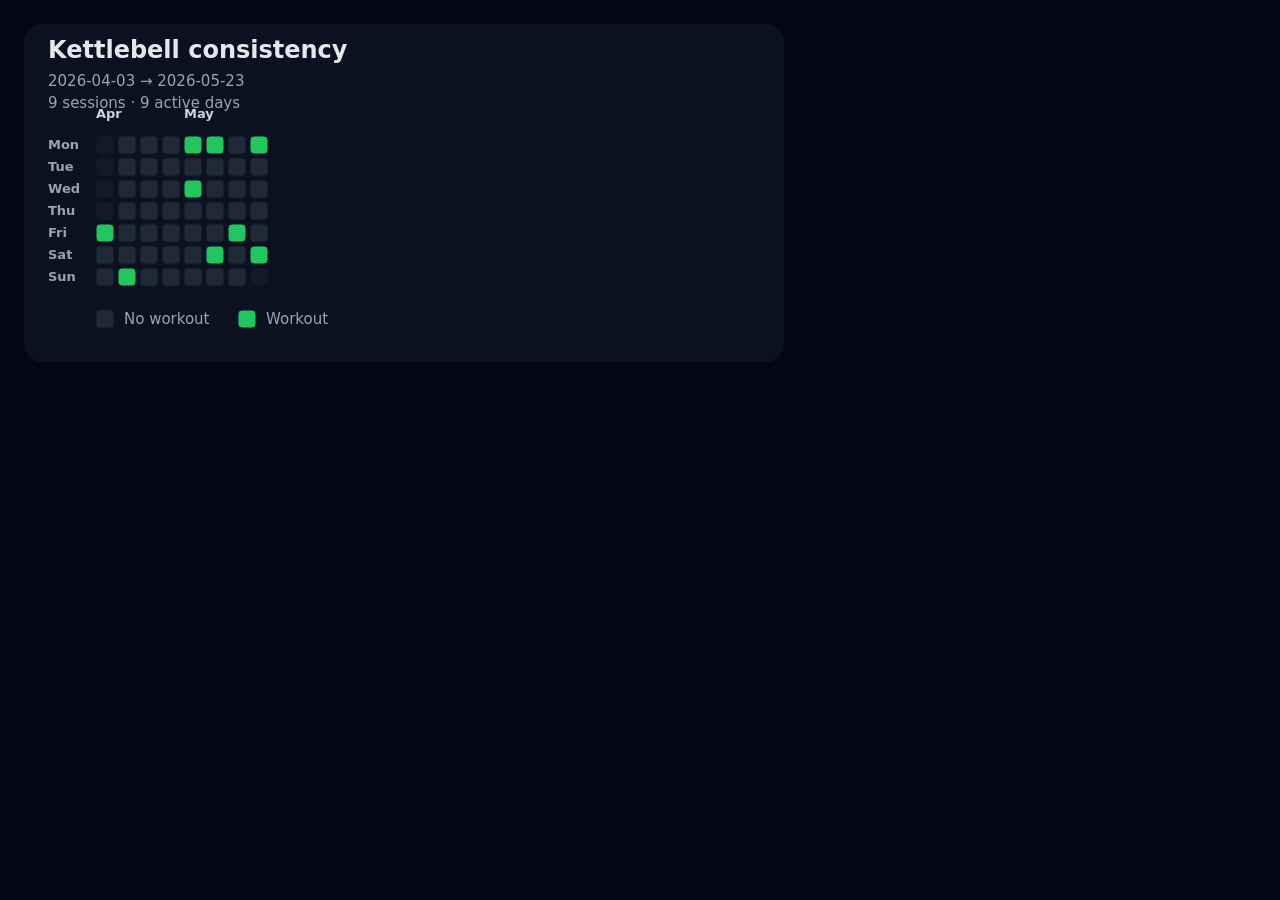
==== heatmap.html @ ff6aebc4 "Fix heatmap header spacing" ====
<!doctype html><meta charset="utf-8"><title>Kettlebell heat map</title><body style="margin:0;background:#020617;padding:24px"><div style="max-width:900px">
<svg xmlns="http://www.w3.org/2000/svg" width="760" height="338" viewBox="0 0 760 338" role="img" aria-labelledby="title desc">
<style><![CDATA[.bg{fill:#0b1120}.text{fill:#e5e7eb;font:700 24px system-ui,-apple-system,Segoe UI,sans-serif}.muted{fill:#9ca3af;font:500 15px system-ui,-apple-system,Segoe UI,sans-serif}.tiny{fill:#9ca3af;font:600 13px system-ui,-apple-system,Segoe UI,sans-serif}.cell{stroke:#111827;stroke-width:1}.month{fill:#cbd5e1;font:700 13px system-ui,-apple-system,Segoe UI,sans-serif}]]></style>
<title id="title">Kettlebell calendar heat map</title>
<desc id="desc">9 sessions across 9 active days from 2026-04-03 to 2026-05-23.</desc>
<rect class="bg" width="760" height="338" rx="18"/>
<text class="text" x="24" y="34">Kettlebell consistency</text>
<text class="muted" x="24" y="62">2026-04-03 → 2026-05-23</text>
<text class="muted" x="24" y="84">9 sessions · 9 active days</text>
<text class="month" x="72" y="94">Apr</text>
<text class="month" x="160" y="94">May</text>
<text class="tiny" x="24" y="125">Mon</text>
<text class="tiny" x="24" y="147">Tue</text>
<text class="tiny" x="24" y="169">Wed</text>
<text class="tiny" x="24" y="191">Thu</text>
<text class="tiny" x="24" y="213">Fri</text>
<text class="tiny" x="24" y="235">Sat</text>
<text class="tiny" x="24" y="257">Sun</text>
<rect class="cell" x="72" y="112" width="18" height="18" rx="4" fill="#1f2937" opacity="0.35"><title>2026-03-30: 0 session(s); none</title></rect>
<rect class="cell" x="72" y="134" width="18" height="18" rx="4" fill="#1f2937" opacity="0.35"><title>2026-03-31: 0 session(s); none</title></rect>
<rect class="cell" x="72" y="156" width="18" height="18" rx="4" fill="#1f2937" opacity="0.35"><title>2026-04-01: 0 session(s); none</title></rect>
<rect class="cell" x="72" y="178" width="18" height="18" rx="4" fill="#1f2937" opacity="0.35"><title>2026-04-02: 0 session(s); none</title></rect>
<rect class="cell" x="72" y="200" width="18" height="18" rx="4" fill="#22c55e" opacity="1"><title>2026-04-03: 1 session(s); pull_lower_focus</title></rect>
<rect class="cell" x="72" y="222" width="18" height="18" rx="4" fill="#1f2937" opacity="1"><title>2026-04-04: 0 session(s); none</title></rect>
<rect class="cell" x="72" y="244" width="18" height="18" rx="4" fill="#1f2937" opacity="1"><title>2026-04-05: 0 session(s); none</title></rect>
<rect class="cell" x="94" y="112" width="18" height="18" rx="4" fill="#1f2937" opacity="1"><title>2026-04-06: 0 session(s); none</title></rect>
<rect class="cell" x="94" y="134" width="18" height="18" rx="4" fill="#1f2937" opacity="1"><title>2026-04-07: 0 session(s); none</title></rect>
<rect class="cell" x="94" y="156" width="18" height="18" rx="4" fill="#1f2937" opacity="1"><title>2026-04-08: 0 session(s); none</title></rect>
<rect class="cell" x="94" y="178" width="18" height="18" rx="4" fill="#1f2937" opacity="1"><title>2026-04-09: 0 session(s); none</title></rect>
<rect class="cell" x="94" y="200" width="18" height="18" rx="4" fill="#1f2937" opacity="1"><title>2026-04-10: 0 session(s); none</title></rect>
<rect class="cell" x="94" y="222" width="18" height="18" rx="4" fill="#1f2937" opacity="1"><title>2026-04-11: 0 session(s); none</title></rect>
<rect class="cell" x="94" y="244" width="18" height="18" rx="4" fill="#22c55e" opacity="1"><title>2026-04-12: 1 session(s); push_upper_focus</title></rect>
<rect class="cell" x="116" y="112" width="18" height="18" rx="4" fill="#1f2937" opacity="1"><title>2026-04-13: 0 session(s); none</title></rect>
<rect class="cell" x="116" y="134" width="18" height="18" rx="4" fill="#1f2937" opacity="1"><title>2026-04-14: 0 session(s); none</title></rect>
<rect class="cell" x="116" y="156" width="18" height="18" rx="4" fill="#1f2937" opacity="1"><title>2026-04-15: 0 session(s); none</title></rect>
<rect class="cell" x="116" y="178" width="18" height="18" rx="4" fill="#1f2937" opacity="1"><title>2026-04-16: 0 session(s); none</title></rect>
<rect class="cell" x="116" y="200" width="18" height="18" rx="4" fill="#1f2937" opacity="1"><title>2026-04-17: 0 session(s); none</title></rect>
<rect class="cell" x="116" y="222" width="18" height="18" rx="4" fill="#1f2937" opacity="1"><title>2026-04-18: 0 session(s); none</title></rect>
<rect class="cell" x="116" y="244" width="18" height="18" rx="4" fill="#1f2937" opacity="1"><title>2026-04-19: 0 session(s); none</title></rect>
<rect class="cell" x="138" y="112" width="18" height="18" rx="4" fill="#1f2937" opacity="1"><title>2026-04-20: 0 session(s); none</title></rect>
<rect class="cell" x="138" y="134" width="18" height="18" rx="4" fill="#1f2937" opacity="1"><title>2026-04-21: 0 session(s); none</title></rect>
<rect class="cell" x="138" y="156" width="18" height="18" rx="4" fill="#1f2937" opacity="1"><title>2026-04-22: 0 session(s); none</title></rect>
<rect class="cell" x="138" y="178" width="18" height="18" rx="4" fill="#1f2937" opacity="1"><title>2026-04-23: 0 session(s); none</title></rect>
<rect class="cell" x="138" y="200" width="18" height="18" rx="4" fill="#1f2937" opacity="1"><title>2026-04-24: 0 session(s); none</title></rect>
<rect class="cell" x="138" y="222" width="18" height="18" rx="4" fill="#1f2937" opacity="1"><title>2026-04-25: 0 session(s); none</title></rect>
<rect class="cell" x="138" y="244" width="18" height="18" rx="4" fill="#1f2937" opacity="1"><title>2026-04-26: 0 session(s); none</title></rect>
<rect class="cell" x="160" y="112" width="18" height="18" rx="4" fill="#22c55e" opacity="1"><title>2026-04-27: 1 session(s); full_circuit</title></rect>
<rect class="cell" x="160" y="134" width="18" height="18" rx="4" fill="#1f2937" opacity="1"><title>2026-04-28: 0 session(s); none</title></rect>
<rect class="cell" x="160" y="156" width="18" height="18" rx="4" fill="#22c55e" opacity="1"><title>2026-04-29: 1 session(s); snatch_ballistic</title></rect>
<rect class="cell" x="160" y="178" width="18" height="18" rx="4" fill="#1f2937" opacity="1"><title>2026-04-30: 0 session(s); none</title></rect>
<rect class="cell" x="160" y="200" width="18" height="18" rx="4" fill="#1f2937" opacity="1"><title>2026-05-01: 0 session(s); none</title></rect>
<rect class="cell" x="160" y="222" width="18" height="18" rx="4" fill="#1f2937" opacity="1"><title>2026-05-02: 0 session(s); none</title></rect>
<rect class="cell" x="160" y="244" width="18" height="18" rx="4" fill="#1f2937" opacity="1"><title>2026-05-03: 0 session(s); none</title></rect>
<rect class="cell" x="182" y="112" width="18" height="18" rx="4" fill="#22c55e" opacity="1"><title>2026-05-04: 1 session(s); push_pull</title></rect>
<rect class="cell" x="182" y="134" width="18" height="18" rx="4" fill="#1f2937" opacity="1"><title>2026-05-05: 0 session(s); none</title></rect>
<rect class="cell" x="182" y="156" width="18" height="18" rx="4" fill="#1f2937" opacity="1"><title>2026-05-06: 0 session(s); none</title></rect>
<rect class="cell" x="182" y="178" width="18" height="18" rx="4" fill="#1f2937" opacity="1"><title>2026-05-07: 0 session(s); none</title></rect>
<rect class="cell" x="182" y="200" width="18" height="18" rx="4" fill="#1f2937" opacity="1"><title>2026-05-08: 0 session(s); none</title></rect>
<rect class="cell" x="182" y="222" width="18" height="18" rx="4" fill="#22c55e" opacity="1"><title>2026-05-09: 1 session(s); press_focus</title></rect>
<rect class="cell" x="182" y="244" width="18" height="18" rx="4" fill="#1f2937" opacity="1"><title>2026-05-10: 0 session(s); none</title></rect>
<rect class="cell" x="204" y="112" width="18" height="18" rx="4" fill="#1f2937" opacity="1"><title>2026-05-11: 0 session(s); none</title></rect>
<rect class="cell" x="204" y="134" width="18" height="18" rx="4" fill="#1f2937" opacity="1"><title>2026-05-12: 0 session(s); none</title></rect>
<rect class="cell" x="204" y="156" width="18" height="18" rx="4" fill="#1f2937" opacity="1"><title>2026-05-13: 0 session(s); none</title></rect>
<rect class="cell" x="204" y="178" width="18" height="18" rx="4" fill="#1f2937" opacity="1"><title>2026-05-14: 0 session(s); none</title></rect>
<rect class="cell" x="204" y="200" width="18" height="18" rx="4" fill="#22c55e" opacity="1"><title>2026-05-15: 1 session(s); snatch_ballistic</title></rect>
<rect class="cell" x="204" y="222" width="18" height="18" rx="4" fill="#1f2937" opacity="1"><title>2026-05-16: 0 session(s); none</title></rect>
<rect class="cell" x="204" y="244" width="18" height="18" rx="4" fill="#1f2937" opacity="1"><title>2026-05-17: 0 session(s); none</title></rect>
<rect class="cell" x="226" y="112" width="18" height="18" rx="4" fill="#22c55e" opacity="1"><title>2026-05-18: 1 session(s); push_pull</title></rect>
<rect class="cell" x="226" y="134" width="18" height="18" rx="4" fill="#1f2937" opacity="1"><title>2026-05-19: 0 session(s); none</title></rect>
<rect class="cell" x="226" y="156" width="18" height="18" rx="4" fill="#1f2937" opacity="1"><title>2026-05-20: 0 session(s); none</title></rect>
<rect class="cell" x="226" y="178" width="18" height="18" rx="4" fill="#1f2937" opacity="1"><title>2026-05-21: 0 session(s); none</title></rect>
<rect class="cell" x="226" y="200" width="18" height="18" rx="4" fill="#1f2937" opacity="1"><title>2026-05-22: 0 session(s); none</title></rect>
<rect class="cell" x="226" y="222" width="18" height="18" rx="4" fill="#22c55e" opacity="1"><title>2026-05-23: 1 session(s); press_focus</title></rect>
<rect class="cell" x="226" y="244" width="18" height="18" rx="4" fill="#1f2937" opacity="0.35"><title>2026-05-24: 0 session(s); none</title></rect>
<rect class="cell" x="72" y="286" width="18" height="18" rx="4" fill="#1f2937"/>
<text class="muted" x="100" y="300">No workout</text>
<rect class="cell" x="214" y="286" width="18" height="18" rx="4" fill="#22c55e"/>
<text class="muted" x="242" y="300">Workout</text>
</svg>
</div></body>
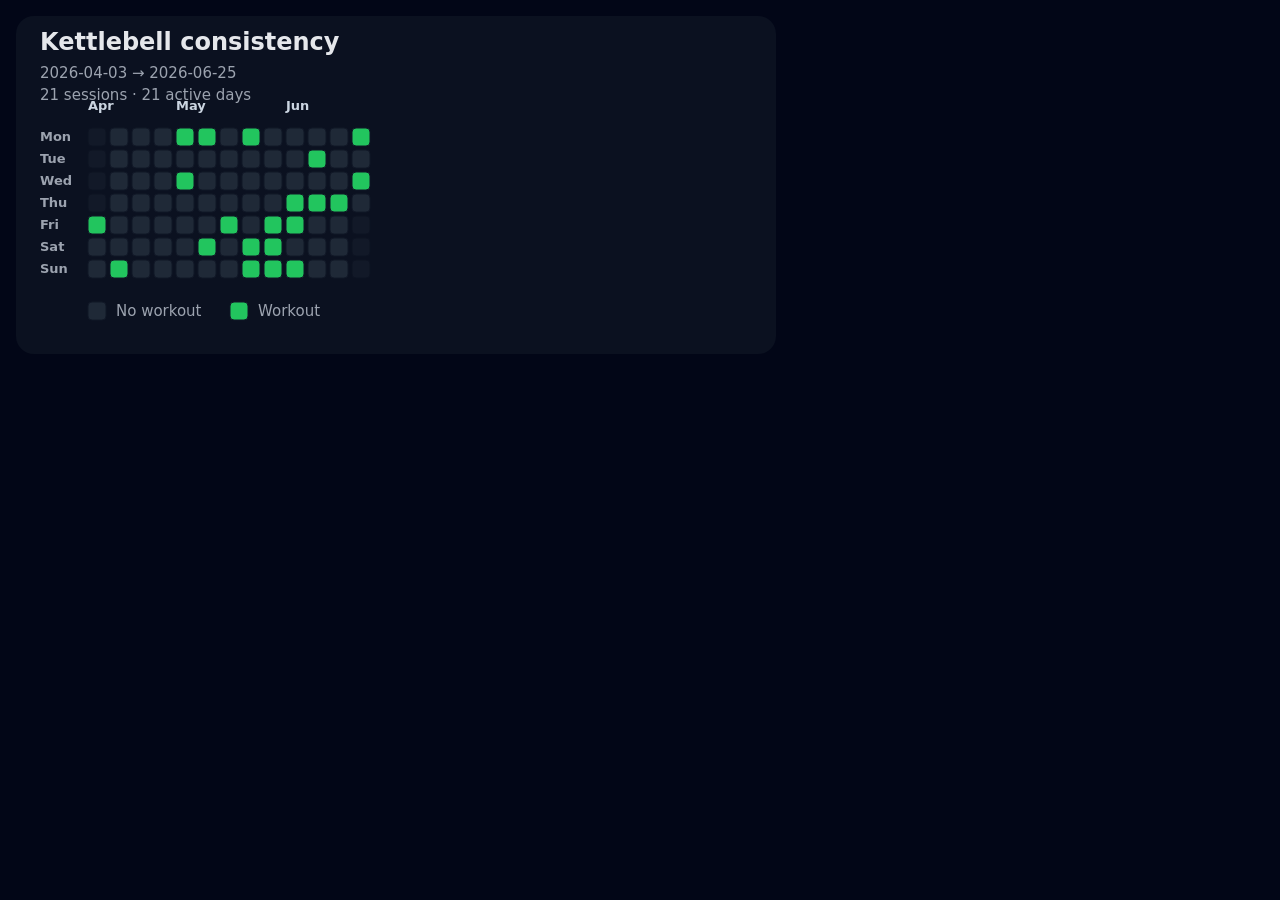
==== commit 00bc2c48: "Add approved sessions and heatmap link" ====
--- a/heatmap.html
+++ b/heatmap.html
@@ -1,14 +1,14 @@
-<!doctype html><meta charset="utf-8"><title>Kettlebell heat map</title><body style="margin:0;background:#020617;padding:24px"><div style="max-width:900px">
-<svg xmlns="http://www.w3.org/2000/svg" width="760" height="338" viewBox="0 0 760 338" role="img" aria-labelledby="title desc">
+<!doctype html><html lang="en"><meta charset="utf-8"><meta name="viewport" content="width=device-width, initial-scale=1, viewport-fit=cover"><title>Kettlebell heat map</title><body style="margin:0;background:#020617;padding:16px;color:#e5e7eb;font-family:system-ui,-apple-system,Segoe UI,sans-serif"><main style="max-width:100%;overflow:auto"><svg xmlns="http://www.w3.org/2000/svg" width="760" height="338" viewBox="0 0 760 338" role="img" aria-labelledby="title desc">
 <style><![CDATA[.bg{fill:#0b1120}.text{fill:#e5e7eb;font:700 24px system-ui,-apple-system,Segoe UI,sans-serif}.muted{fill:#9ca3af;font:500 15px system-ui,-apple-system,Segoe UI,sans-serif}.tiny{fill:#9ca3af;font:600 13px system-ui,-apple-system,Segoe UI,sans-serif}.cell{stroke:#111827;stroke-width:1}.month{fill:#cbd5e1;font:700 13px system-ui,-apple-system,Segoe UI,sans-serif}]]></style>
 <title id="title">Kettlebell calendar heat map</title>
-<desc id="desc">9 sessions across 9 active days from 2026-04-03 to 2026-05-23.</desc>
+<desc id="desc">21 sessions across 21 active days from 2026-04-03 to 2026-06-25.</desc>
 <rect class="bg" width="760" height="338" rx="18"/>
 <text class="text" x="24" y="34">Kettlebell consistency</text>
-<text class="muted" x="24" y="62">2026-04-03 → 2026-05-23</text>
-<text class="muted" x="24" y="84">9 sessions · 9 active days</text>
+<text class="muted" x="24" y="62">2026-04-03 → 2026-06-25</text>
+<text class="muted" x="24" y="84">21 sessions · 21 active days</text>
 <text class="month" x="72" y="94">Apr</text>
 <text class="month" x="160" y="94">May</text>
+<text class="month" x="270" y="94">Jun</text>
 <text class="tiny" x="24" y="125">Mon</text>
 <text class="tiny" x="24" y="147">Tue</text>
 <text class="tiny" x="24" y="169">Wed</text>
@@ -71,10 +71,44 @@
 <rect class="cell" x="226" y="178" width="18" height="18" rx="4" fill="#1f2937" opacity="1"><title>2026-05-21: 0 session(s); none</title></rect>
 <rect class="cell" x="226" y="200" width="18" height="18" rx="4" fill="#1f2937" opacity="1"><title>2026-05-22: 0 session(s); none</title></rect>
 <rect class="cell" x="226" y="222" width="18" height="18" rx="4" fill="#22c55e" opacity="1"><title>2026-05-23: 1 session(s); press_focus</title></rect>
-<rect class="cell" x="226" y="244" width="18" height="18" rx="4" fill="#1f2937" opacity="0.35"><title>2026-05-24: 0 session(s); none</title></rect>
+<rect class="cell" x="226" y="244" width="18" height="18" rx="4" fill="#22c55e" opacity="1"><title>2026-05-24: 1 session(s); snatch_ballistic</title></rect>
+<rect class="cell" x="248" y="112" width="18" height="18" rx="4" fill="#1f2937" opacity="1"><title>2026-05-25: 0 session(s); none</title></rect>
+<rect class="cell" x="248" y="134" width="18" height="18" rx="4" fill="#1f2937" opacity="1"><title>2026-05-26: 0 session(s); none</title></rect>
+<rect class="cell" x="248" y="156" width="18" height="18" rx="4" fill="#1f2937" opacity="1"><title>2026-05-27: 0 session(s); none</title></rect>
+<rect class="cell" x="248" y="178" width="18" height="18" rx="4" fill="#1f2937" opacity="1"><title>2026-05-28: 0 session(s); none</title></rect>
+<rect class="cell" x="248" y="200" width="18" height="18" rx="4" fill="#22c55e" opacity="1"><title>2026-05-29: 1 session(s); push_pull</title></rect>
+<rect class="cell" x="248" y="222" width="18" height="18" rx="4" fill="#22c55e" opacity="1"><title>2026-05-30: 1 session(s); full_circuit</title></rect>
+<rect class="cell" x="248" y="244" width="18" height="18" rx="4" fill="#22c55e" opacity="1"><title>2026-05-31: 1 session(s); press_focus</title></rect>
+<rect class="cell" x="270" y="112" width="18" height="18" rx="4" fill="#1f2937" opacity="1"><title>2026-06-01: 0 session(s); none</title></rect>
+<rect class="cell" x="270" y="134" width="18" height="18" rx="4" fill="#1f2937" opacity="1"><title>2026-06-02: 0 session(s); none</title></rect>
+<rect class="cell" x="270" y="156" width="18" height="18" rx="4" fill="#1f2937" opacity="1"><title>2026-06-03: 0 session(s); none</title></rect>
+<rect class="cell" x="270" y="178" width="18" height="18" rx="4" fill="#22c55e" opacity="1"><title>2026-06-04: 1 session(s); full_circuit</title></rect>
+<rect class="cell" x="270" y="200" width="18" height="18" rx="4" fill="#22c55e" opacity="1"><title>2026-06-05: 1 session(s); push_pull</title></rect>
+<rect class="cell" x="270" y="222" width="18" height="18" rx="4" fill="#1f2937" opacity="1"><title>2026-06-06: 0 session(s); none</title></rect>
+<rect class="cell" x="270" y="244" width="18" height="18" rx="4" fill="#22c55e" opacity="1"><title>2026-06-07: 1 session(s); snatch_ballistic</title></rect>
+<rect class="cell" x="292" y="112" width="18" height="18" rx="4" fill="#1f2937" opacity="1"><title>2026-06-08: 0 session(s); none</title></rect>
+<rect class="cell" x="292" y="134" width="18" height="18" rx="4" fill="#22c55e" opacity="1"><title>2026-06-09: 1 session(s); press_focus</title></rect>
+<rect class="cell" x="292" y="156" width="18" height="18" rx="4" fill="#1f2937" opacity="1"><title>2026-06-10: 0 session(s); none</title></rect>
+<rect class="cell" x="292" y="178" width="18" height="18" rx="4" fill="#22c55e" opacity="1"><title>2026-06-11: 1 session(s); full_circuit</title></rect>
+<rect class="cell" x="292" y="200" width="18" height="18" rx="4" fill="#1f2937" opacity="1"><title>2026-06-12: 0 session(s); none</title></rect>
+<rect class="cell" x="292" y="222" width="18" height="18" rx="4" fill="#1f2937" opacity="1"><title>2026-06-13: 0 session(s); none</title></rect>
+<rect class="cell" x="292" y="244" width="18" height="18" rx="4" fill="#1f2937" opacity="1"><title>2026-06-14: 0 session(s); none</title></rect>
+<rect class="cell" x="314" y="112" width="18" height="18" rx="4" fill="#1f2937" opacity="1"><title>2026-06-15: 0 session(s); none</title></rect>
+<rect class="cell" x="314" y="134" width="18" height="18" rx="4" fill="#1f2937" opacity="1"><title>2026-06-16: 0 session(s); none</title></rect>
+<rect class="cell" x="314" y="156" width="18" height="18" rx="4" fill="#1f2937" opacity="1"><title>2026-06-17: 0 session(s); none</title></rect>
+<rect class="cell" x="314" y="178" width="18" height="18" rx="4" fill="#22c55e" opacity="1"><title>2026-06-18: 1 session(s); push_pull</title></rect>
+<rect class="cell" x="314" y="200" width="18" height="18" rx="4" fill="#1f2937" opacity="1"><title>2026-06-19: 0 session(s); none</title></rect>
+<rect class="cell" x="314" y="222" width="18" height="18" rx="4" fill="#1f2937" opacity="1"><title>2026-06-20: 0 session(s); none</title></rect>
+<rect class="cell" x="314" y="244" width="18" height="18" rx="4" fill="#1f2937" opacity="1"><title>2026-06-21: 0 session(s); none</title></rect>
+<rect class="cell" x="336" y="112" width="18" height="18" rx="4" fill="#22c55e" opacity="1"><title>2026-06-22: 1 session(s); snatch_ballistic</title></rect>
+<rect class="cell" x="336" y="134" width="18" height="18" rx="4" fill="#1f2937" opacity="1"><title>2026-06-23: 0 session(s); none</title></rect>
+<rect class="cell" x="336" y="156" width="18" height="18" rx="4" fill="#22c55e" opacity="1"><title>2026-06-24: 1 session(s); push_pull</title></rect>
+<rect class="cell" x="336" y="178" width="18" height="18" rx="4" fill="#1f2937" opacity="1"><title>2026-06-25: 0 session(s); none</title></rect>
+<rect class="cell" x="336" y="200" width="18" height="18" rx="4" fill="#1f2937" opacity="0.35"><title>2026-06-26: 0 session(s); none</title></rect>
+<rect class="cell" x="336" y="222" width="18" height="18" rx="4" fill="#1f2937" opacity="0.35"><title>2026-06-27: 0 session(s); none</title></rect>
+<rect class="cell" x="336" y="244" width="18" height="18" rx="4" fill="#1f2937" opacity="0.35"><title>2026-06-28: 0 session(s); none</title></rect>
 <rect class="cell" x="72" y="286" width="18" height="18" rx="4" fill="#1f2937"/>
 <text class="muted" x="100" y="300">No workout</text>
 <rect class="cell" x="214" y="286" width="18" height="18" rx="4" fill="#22c55e"/>
 <text class="muted" x="242" y="300">Workout</text>
-</svg>
-</div></body>
+</svg></main></body></html>
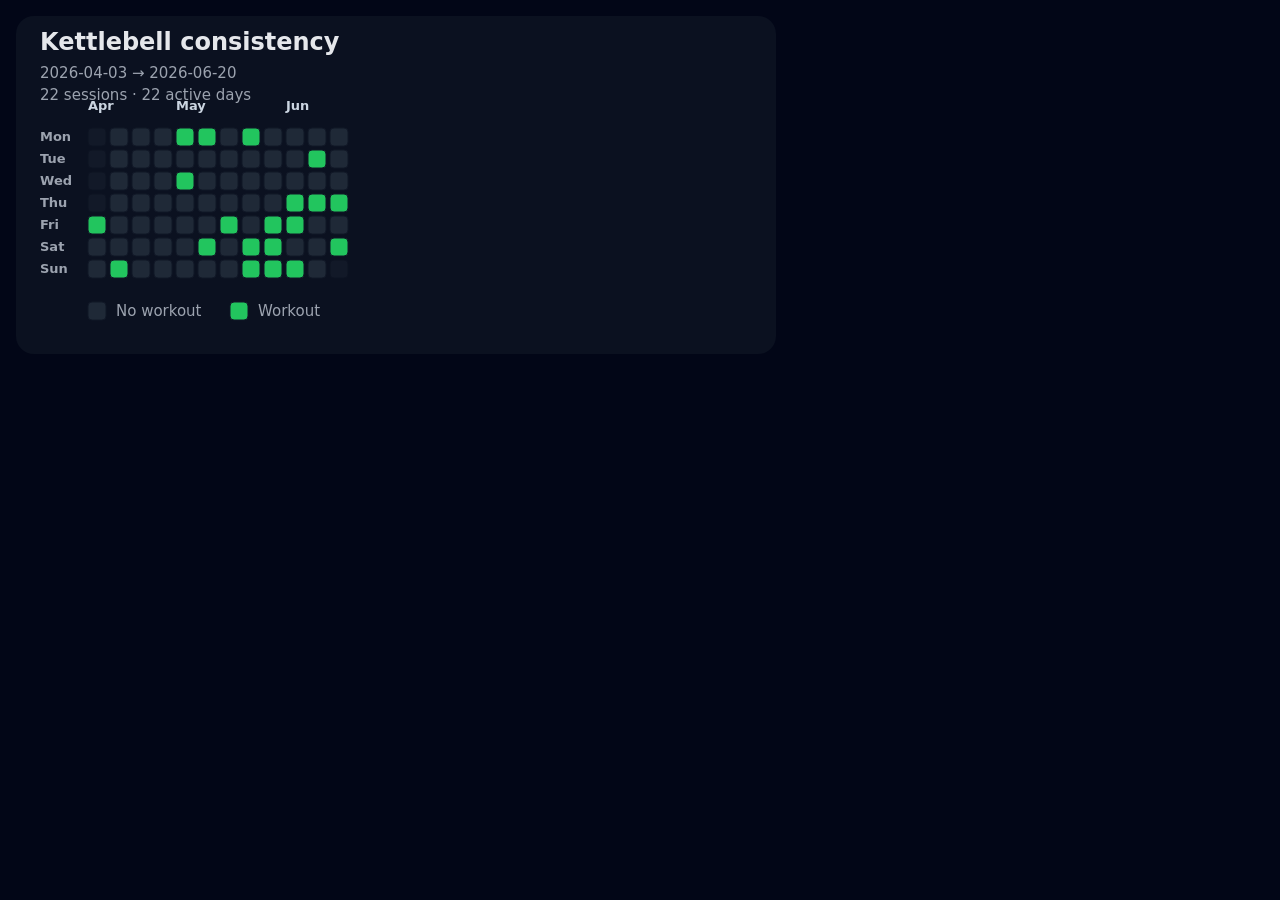
==== commit 6fa1a00a: "Update heatmap for backfilled Saturday session" ====
--- a/heatmap.html
+++ b/heatmap.html
@@ -1,11 +1,11 @@
 <!doctype html><html lang="en"><meta charset="utf-8"><meta name="viewport" content="width=device-width, initial-scale=1, viewport-fit=cover"><title>Kettlebell heat map</title><body style="margin:0;background:#020617;padding:16px;color:#e5e7eb;font-family:system-ui,-apple-system,Segoe UI,sans-serif"><main style="max-width:100%;overflow:auto"><svg xmlns="http://www.w3.org/2000/svg" width="760" height="338" viewBox="0 0 760 338" role="img" aria-labelledby="title desc">
 <style><![CDATA[.bg{fill:#0b1120}.text{fill:#e5e7eb;font:700 24px system-ui,-apple-system,Segoe UI,sans-serif}.muted{fill:#9ca3af;font:500 15px system-ui,-apple-system,Segoe UI,sans-serif}.tiny{fill:#9ca3af;font:600 13px system-ui,-apple-system,Segoe UI,sans-serif}.cell{stroke:#111827;stroke-width:1}.month{fill:#cbd5e1;font:700 13px system-ui,-apple-system,Segoe UI,sans-serif}]]></style>
 <title id="title">Kettlebell calendar heat map</title>
-<desc id="desc">21 sessions across 21 active days from 2026-04-03 to 2026-06-25.</desc>
+<desc id="desc">22 sessions across 22 active days from 2026-04-03 to 2026-06-20.</desc>
 <rect class="bg" width="760" height="338" rx="18"/>
 <text class="text" x="24" y="34">Kettlebell consistency</text>
-<text class="muted" x="24" y="62">2026-04-03 → 2026-06-25</text>
-<text class="muted" x="24" y="84">21 sessions · 21 active days</text>
+<text class="muted" x="24" y="62">2026-04-03 → 2026-06-20</text>
+<text class="muted" x="24" y="84">22 sessions · 22 active days</text>
 <text class="month" x="72" y="94">Apr</text>
 <text class="month" x="160" y="94">May</text>
 <text class="month" x="270" y="94">Jun</text>
@@ -98,15 +98,8 @@
 <rect class="cell" x="314" y="156" width="18" height="18" rx="4" fill="#1f2937" opacity="1"><title>2026-06-17: 0 session(s); none</title></rect>
 <rect class="cell" x="314" y="178" width="18" height="18" rx="4" fill="#22c55e" opacity="1"><title>2026-06-18: 1 session(s); push_pull</title></rect>
 <rect class="cell" x="314" y="200" width="18" height="18" rx="4" fill="#1f2937" opacity="1"><title>2026-06-19: 0 session(s); none</title></rect>
-<rect class="cell" x="314" y="222" width="18" height="18" rx="4" fill="#1f2937" opacity="1"><title>2026-06-20: 0 session(s); none</title></rect>
-<rect class="cell" x="314" y="244" width="18" height="18" rx="4" fill="#1f2937" opacity="1"><title>2026-06-21: 0 session(s); none</title></rect>
-<rect class="cell" x="336" y="112" width="18" height="18" rx="4" fill="#22c55e" opacity="1"><title>2026-06-22: 1 session(s); snatch_ballistic</title></rect>
-<rect class="cell" x="336" y="134" width="18" height="18" rx="4" fill="#1f2937" opacity="1"><title>2026-06-23: 0 session(s); none</title></rect>
-<rect class="cell" x="336" y="156" width="18" height="18" rx="4" fill="#22c55e" opacity="1"><title>2026-06-24: 1 session(s); push_pull</title></rect>
-<rect class="cell" x="336" y="178" width="18" height="18" rx="4" fill="#1f2937" opacity="1"><title>2026-06-25: 0 session(s); none</title></rect>
-<rect class="cell" x="336" y="200" width="18" height="18" rx="4" fill="#1f2937" opacity="0.35"><title>2026-06-26: 0 session(s); none</title></rect>
-<rect class="cell" x="336" y="222" width="18" height="18" rx="4" fill="#1f2937" opacity="0.35"><title>2026-06-27: 0 session(s); none</title></rect>
-<rect class="cell" x="336" y="244" width="18" height="18" rx="4" fill="#1f2937" opacity="0.35"><title>2026-06-28: 0 session(s); none</title></rect>
+<rect class="cell" x="314" y="222" width="18" height="18" rx="4" fill="#22c55e" opacity="1"><title>2026-06-20: 1 session(s); press_focus</title></rect>
+<rect class="cell" x="314" y="244" width="18" height="18" rx="4" fill="#1f2937" opacity="0.35"><title>2026-06-21: 0 session(s); none</title></rect>
 <rect class="cell" x="72" y="286" width="18" height="18" rx="4" fill="#1f2937"/>
 <text class="muted" x="100" y="300">No workout</text>
 <rect class="cell" x="214" y="286" width="18" height="18" rx="4" fill="#22c55e"/>
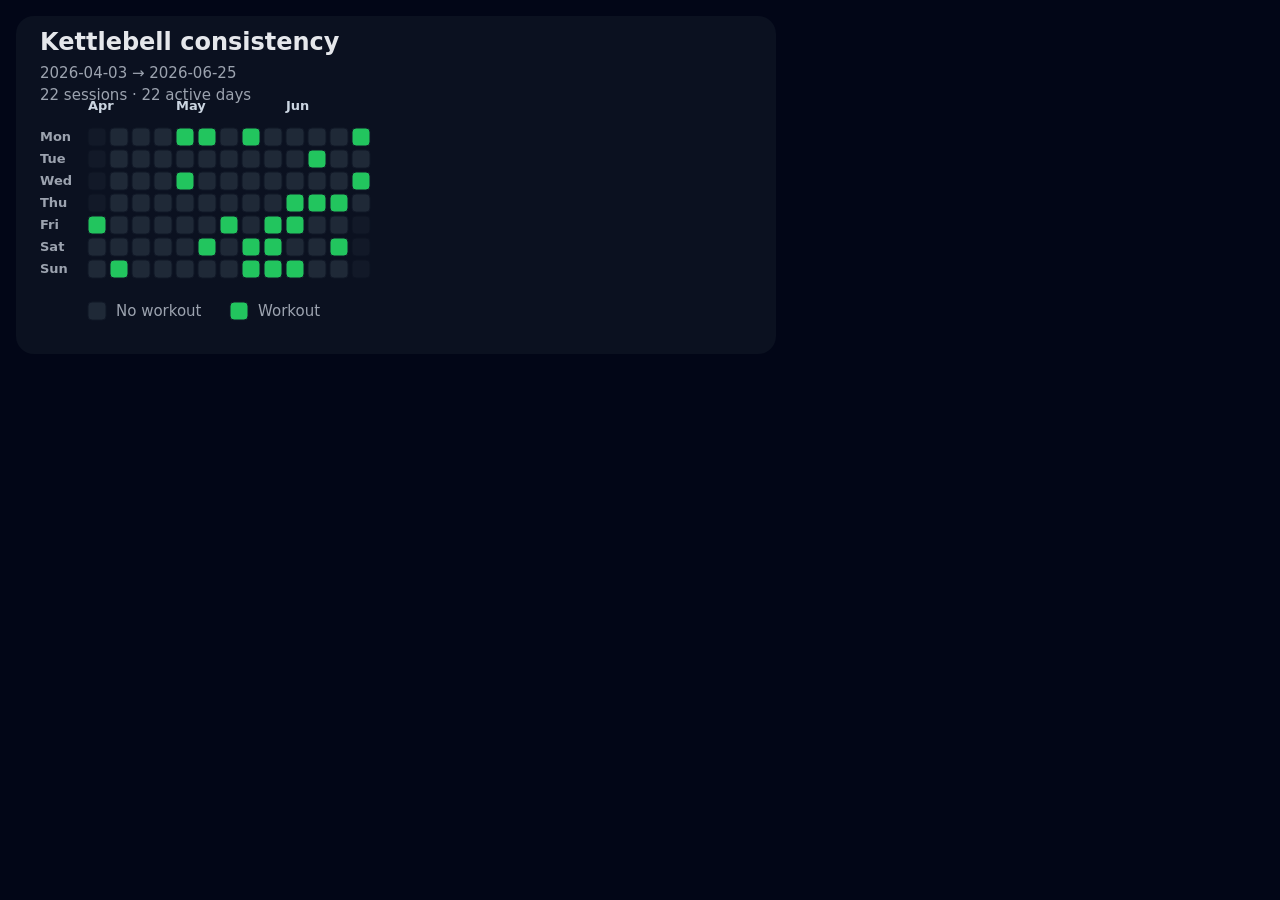
==== commit 50e1ed21: "Extend heatmap through current week" ====
--- a/heatmap.html
+++ b/heatmap.html
@@ -1,10 +1,10 @@
 <!doctype html><html lang="en"><meta charset="utf-8"><meta name="viewport" content="width=device-width, initial-scale=1, viewport-fit=cover"><title>Kettlebell heat map</title><body style="margin:0;background:#020617;padding:16px;color:#e5e7eb;font-family:system-ui,-apple-system,Segoe UI,sans-serif"><main style="max-width:100%;overflow:auto"><svg xmlns="http://www.w3.org/2000/svg" width="760" height="338" viewBox="0 0 760 338" role="img" aria-labelledby="title desc">
 <style><![CDATA[.bg{fill:#0b1120}.text{fill:#e5e7eb;font:700 24px system-ui,-apple-system,Segoe UI,sans-serif}.muted{fill:#9ca3af;font:500 15px system-ui,-apple-system,Segoe UI,sans-serif}.tiny{fill:#9ca3af;font:600 13px system-ui,-apple-system,Segoe UI,sans-serif}.cell{stroke:#111827;stroke-width:1}.month{fill:#cbd5e1;font:700 13px system-ui,-apple-system,Segoe UI,sans-serif}]]></style>
 <title id="title">Kettlebell calendar heat map</title>
-<desc id="desc">22 sessions across 22 active days from 2026-04-03 to 2026-06-20.</desc>
+<desc id="desc">22 sessions across 22 active days from 2026-04-03 to 2026-06-25.</desc>
 <rect class="bg" width="760" height="338" rx="18"/>
 <text class="text" x="24" y="34">Kettlebell consistency</text>
-<text class="muted" x="24" y="62">2026-04-03 → 2026-06-20</text>
+<text class="muted" x="24" y="62">2026-04-03 → 2026-06-25</text>
 <text class="muted" x="24" y="84">22 sessions · 22 active days</text>
 <text class="month" x="72" y="94">Apr</text>
 <text class="month" x="160" y="94">May</text>
@@ -99,7 +99,14 @@
 <rect class="cell" x="314" y="178" width="18" height="18" rx="4" fill="#22c55e" opacity="1"><title>2026-06-18: 1 session(s); push_pull</title></rect>
 <rect class="cell" x="314" y="200" width="18" height="18" rx="4" fill="#1f2937" opacity="1"><title>2026-06-19: 0 session(s); none</title></rect>
 <rect class="cell" x="314" y="222" width="18" height="18" rx="4" fill="#22c55e" opacity="1"><title>2026-06-20: 1 session(s); press_focus</title></rect>
-<rect class="cell" x="314" y="244" width="18" height="18" rx="4" fill="#1f2937" opacity="0.35"><title>2026-06-21: 0 session(s); none</title></rect>
+<rect class="cell" x="314" y="244" width="18" height="18" rx="4" fill="#1f2937" opacity="1"><title>2026-06-21: 0 session(s); none</title></rect>
+<rect class="cell" x="336" y="112" width="18" height="18" rx="4" fill="#22c55e" opacity="1"><title>2026-06-22: 1 session(s); snatch_ballistic</title></rect>
+<rect class="cell" x="336" y="134" width="18" height="18" rx="4" fill="#1f2937" opacity="1"><title>2026-06-23: 0 session(s); none</title></rect>
+<rect class="cell" x="336" y="156" width="18" height="18" rx="4" fill="#22c55e" opacity="1"><title>2026-06-24: 1 session(s); push_pull</title></rect>
+<rect class="cell" x="336" y="178" width="18" height="18" rx="4" fill="#1f2937" opacity="1"><title>2026-06-25: 0 session(s); none</title></rect>
+<rect class="cell" x="336" y="200" width="18" height="18" rx="4" fill="#1f2937" opacity="0.35"><title>2026-06-26: 0 session(s); none</title></rect>
+<rect class="cell" x="336" y="222" width="18" height="18" rx="4" fill="#1f2937" opacity="0.35"><title>2026-06-27: 0 session(s); none</title></rect>
+<rect class="cell" x="336" y="244" width="18" height="18" rx="4" fill="#1f2937" opacity="0.35"><title>2026-06-28: 0 session(s); none</title></rect>
 <rect class="cell" x="72" y="286" width="18" height="18" rx="4" fill="#1f2937"/>
 <text class="muted" x="100" y="300">No workout</text>
 <rect class="cell" x="214" y="286" width="18" height="18" rx="4" fill="#22c55e"/>
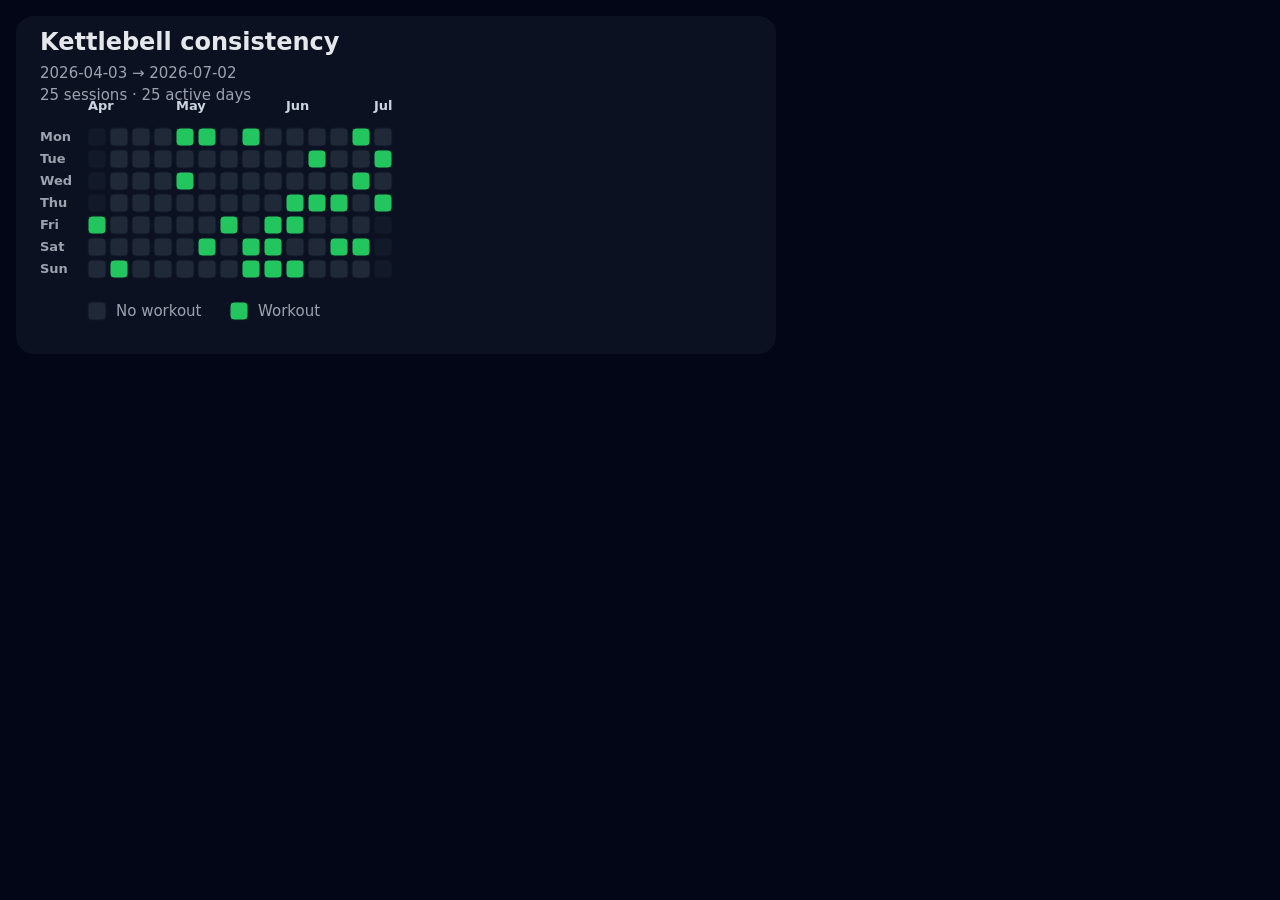
==== commit 94b14dac: "Update heatmap through July 2" ====
--- a/heatmap.html
+++ b/heatmap.html
@@ -1,14 +1,15 @@
 <!doctype html><html lang="en"><meta charset="utf-8"><meta name="viewport" content="width=device-width, initial-scale=1, viewport-fit=cover"><title>Kettlebell heat map</title><body style="margin:0;background:#020617;padding:16px;color:#e5e7eb;font-family:system-ui,-apple-system,Segoe UI,sans-serif"><main style="max-width:100%;overflow:auto"><svg xmlns="http://www.w3.org/2000/svg" width="760" height="338" viewBox="0 0 760 338" role="img" aria-labelledby="title desc">
 <style><![CDATA[.bg{fill:#0b1120}.text{fill:#e5e7eb;font:700 24px system-ui,-apple-system,Segoe UI,sans-serif}.muted{fill:#9ca3af;font:500 15px system-ui,-apple-system,Segoe UI,sans-serif}.tiny{fill:#9ca3af;font:600 13px system-ui,-apple-system,Segoe UI,sans-serif}.cell{stroke:#111827;stroke-width:1}.month{fill:#cbd5e1;font:700 13px system-ui,-apple-system,Segoe UI,sans-serif}]]></style>
 <title id="title">Kettlebell calendar heat map</title>
-<desc id="desc">22 sessions across 22 active days from 2026-04-03 to 2026-06-25.</desc>
+<desc id="desc">25 sessions across 25 active days from 2026-04-03 to 2026-07-02.</desc>
 <rect class="bg" width="760" height="338" rx="18"/>
 <text class="text" x="24" y="34">Kettlebell consistency</text>
-<text class="muted" x="24" y="62">2026-04-03 → 2026-06-25</text>
-<text class="muted" x="24" y="84">22 sessions · 22 active days</text>
+<text class="muted" x="24" y="62">2026-04-03 → 2026-07-02</text>
+<text class="muted" x="24" y="84">25 sessions · 25 active days</text>
 <text class="month" x="72" y="94">Apr</text>
 <text class="month" x="160" y="94">May</text>
 <text class="month" x="270" y="94">Jun</text>
+<text class="month" x="358" y="94">Jul</text>
 <text class="tiny" x="24" y="125">Mon</text>
 <text class="tiny" x="24" y="147">Tue</text>
 <text class="tiny" x="24" y="169">Wed</text>
@@ -104,9 +105,16 @@
 <rect class="cell" x="336" y="134" width="18" height="18" rx="4" fill="#1f2937" opacity="1"><title>2026-06-23: 0 session(s); none</title></rect>
 <rect class="cell" x="336" y="156" width="18" height="18" rx="4" fill="#22c55e" opacity="1"><title>2026-06-24: 1 session(s); push_pull</title></rect>
 <rect class="cell" x="336" y="178" width="18" height="18" rx="4" fill="#1f2937" opacity="1"><title>2026-06-25: 0 session(s); none</title></rect>
-<rect class="cell" x="336" y="200" width="18" height="18" rx="4" fill="#1f2937" opacity="0.35"><title>2026-06-26: 0 session(s); none</title></rect>
-<rect class="cell" x="336" y="222" width="18" height="18" rx="4" fill="#1f2937" opacity="0.35"><title>2026-06-27: 0 session(s); none</title></rect>
-<rect class="cell" x="336" y="244" width="18" height="18" rx="4" fill="#1f2937" opacity="0.35"><title>2026-06-28: 0 session(s); none</title></rect>
+<rect class="cell" x="336" y="200" width="18" height="18" rx="4" fill="#1f2937" opacity="1"><title>2026-06-26: 0 session(s); none</title></rect>
+<rect class="cell" x="336" y="222" width="18" height="18" rx="4" fill="#22c55e" opacity="1"><title>2026-06-27: 1 session(s); balanced_full_body</title></rect>
+<rect class="cell" x="336" y="244" width="18" height="18" rx="4" fill="#1f2937" opacity="1"><title>2026-06-28: 0 session(s); none</title></rect>
+<rect class="cell" x="358" y="112" width="18" height="18" rx="4" fill="#1f2937" opacity="1"><title>2026-06-29: 0 session(s); none</title></rect>
+<rect class="cell" x="358" y="134" width="18" height="18" rx="4" fill="#22c55e" opacity="1"><title>2026-06-30: 1 session(s); knee_cautious_legs_core</title></rect>
+<rect class="cell" x="358" y="156" width="18" height="18" rx="4" fill="#1f2937" opacity="1"><title>2026-07-01: 0 session(s); none</title></rect>
+<rect class="cell" x="358" y="178" width="18" height="18" rx="4" fill="#22c55e" opacity="1"><title>2026-07-02: 1 session(s); athletic_power_capped</title></rect>
+<rect class="cell" x="358" y="200" width="18" height="18" rx="4" fill="#1f2937" opacity="0.35"><title>2026-07-03: 0 session(s); none</title></rect>
+<rect class="cell" x="358" y="222" width="18" height="18" rx="4" fill="#1f2937" opacity="0.35"><title>2026-07-04: 0 session(s); none</title></rect>
+<rect class="cell" x="358" y="244" width="18" height="18" rx="4" fill="#1f2937" opacity="0.35"><title>2026-07-05: 0 session(s); none</title></rect>
 <rect class="cell" x="72" y="286" width="18" height="18" rx="4" fill="#1f2937"/>
 <text class="muted" x="100" y="300">No workout</text>
 <rect class="cell" x="214" y="286" width="18" height="18" rx="4" fill="#22c55e"/>
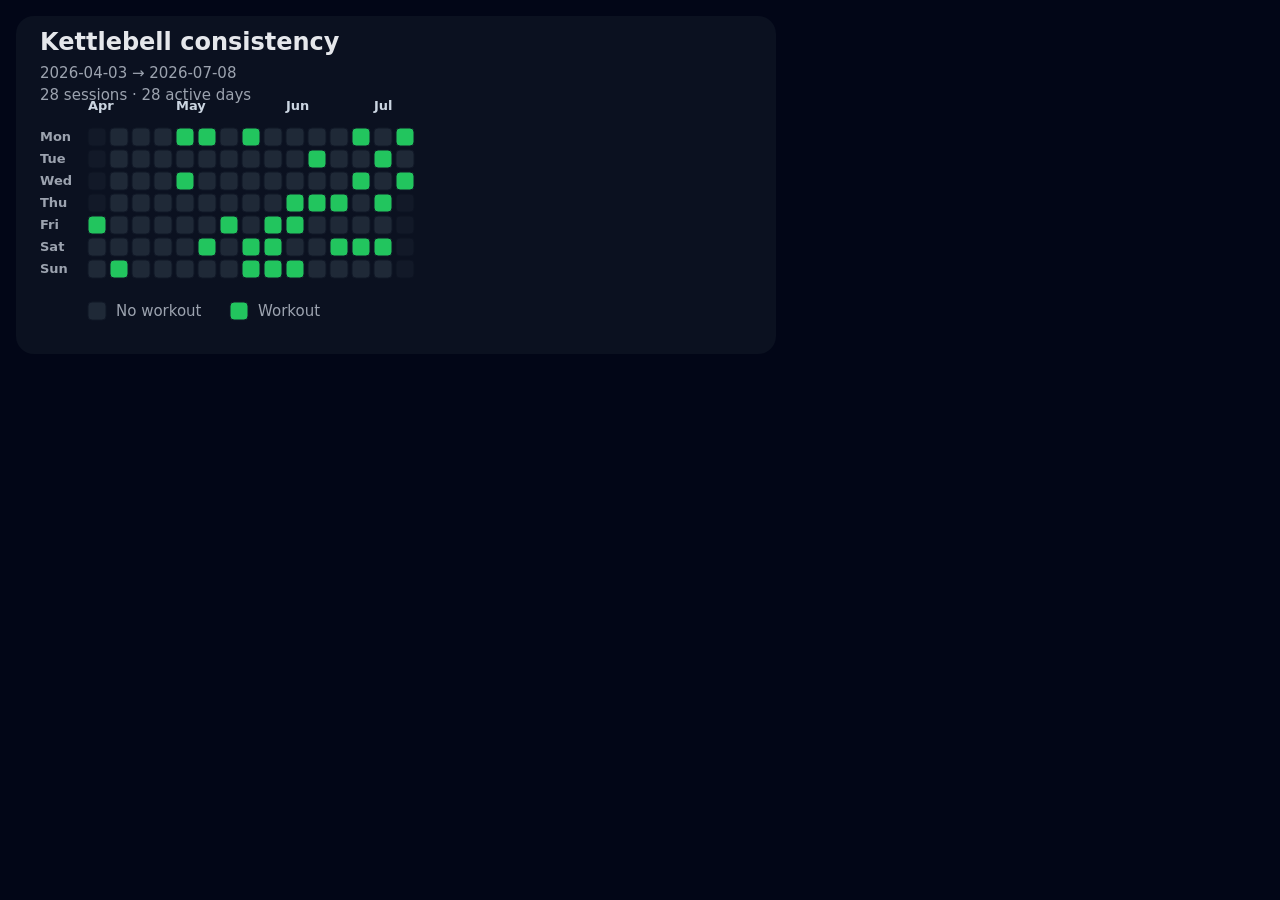
==== commit 2b5d0235: "Update kettlebell heatmap" ====
--- a/heatmap.html
+++ b/heatmap.html
@@ -1,11 +1,11 @@
 <!doctype html><html lang="en"><meta charset="utf-8"><meta name="viewport" content="width=device-width, initial-scale=1, viewport-fit=cover"><title>Kettlebell heat map</title><body style="margin:0;background:#020617;padding:16px;color:#e5e7eb;font-family:system-ui,-apple-system,Segoe UI,sans-serif"><main style="max-width:100%;overflow:auto"><svg xmlns="http://www.w3.org/2000/svg" width="760" height="338" viewBox="0 0 760 338" role="img" aria-labelledby="title desc">
 <style><![CDATA[.bg{fill:#0b1120}.text{fill:#e5e7eb;font:700 24px system-ui,-apple-system,Segoe UI,sans-serif}.muted{fill:#9ca3af;font:500 15px system-ui,-apple-system,Segoe UI,sans-serif}.tiny{fill:#9ca3af;font:600 13px system-ui,-apple-system,Segoe UI,sans-serif}.cell{stroke:#111827;stroke-width:1}.month{fill:#cbd5e1;font:700 13px system-ui,-apple-system,Segoe UI,sans-serif}]]></style>
 <title id="title">Kettlebell calendar heat map</title>
-<desc id="desc">25 sessions across 25 active days from 2026-04-03 to 2026-07-02.</desc>
+<desc id="desc">28 sessions across 28 active days from 2026-04-03 to 2026-07-08.</desc>
 <rect class="bg" width="760" height="338" rx="18"/>
 <text class="text" x="24" y="34">Kettlebell consistency</text>
-<text class="muted" x="24" y="62">2026-04-03 → 2026-07-02</text>
-<text class="muted" x="24" y="84">25 sessions · 25 active days</text>
+<text class="muted" x="24" y="62">2026-04-03 → 2026-07-08</text>
+<text class="muted" x="24" y="84">28 sessions · 28 active days</text>
 <text class="month" x="72" y="94">Apr</text>
 <text class="month" x="160" y="94">May</text>
 <text class="month" x="270" y="94">Jun</text>
@@ -112,9 +112,16 @@
 <rect class="cell" x="358" y="134" width="18" height="18" rx="4" fill="#22c55e" opacity="1"><title>2026-06-30: 1 session(s); knee_cautious_legs_core</title></rect>
 <rect class="cell" x="358" y="156" width="18" height="18" rx="4" fill="#1f2937" opacity="1"><title>2026-07-01: 0 session(s); none</title></rect>
 <rect class="cell" x="358" y="178" width="18" height="18" rx="4" fill="#22c55e" opacity="1"><title>2026-07-02: 1 session(s); athletic_power_capped</title></rect>
-<rect class="cell" x="358" y="200" width="18" height="18" rx="4" fill="#1f2937" opacity="0.35"><title>2026-07-03: 0 session(s); none</title></rect>
-<rect class="cell" x="358" y="222" width="18" height="18" rx="4" fill="#1f2937" opacity="0.35"><title>2026-07-04: 0 session(s); none</title></rect>
-<rect class="cell" x="358" y="244" width="18" height="18" rx="4" fill="#1f2937" opacity="0.35"><title>2026-07-05: 0 session(s); none</title></rect>
+<rect class="cell" x="358" y="200" width="18" height="18" rx="4" fill="#1f2937" opacity="1"><title>2026-07-03: 0 session(s); none</title></rect>
+<rect class="cell" x="358" y="222" width="18" height="18" rx="4" fill="#22c55e" opacity="1"><title>2026-07-04: 1 session(s); controlled_ballistic</title></rect>
+<rect class="cell" x="358" y="244" width="18" height="18" rx="4" fill="#1f2937" opacity="1"><title>2026-07-05: 0 session(s); none</title></rect>
+<rect class="cell" x="380" y="112" width="18" height="18" rx="4" fill="#22c55e" opacity="1"><title>2026-07-06: 1 session(s); back_sparing_upper_core</title></rect>
+<rect class="cell" x="380" y="134" width="18" height="18" rx="4" fill="#1f2937" opacity="1"><title>2026-07-07: 0 session(s); none</title></rect>
+<rect class="cell" x="380" y="156" width="18" height="18" rx="4" fill="#22c55e" opacity="1"><title>2026-07-08: 1 session(s); athletic_power_capped</title></rect>
+<rect class="cell" x="380" y="178" width="18" height="18" rx="4" fill="#1f2937" opacity="0.35"><title>2026-07-09: 0 session(s); none</title></rect>
+<rect class="cell" x="380" y="200" width="18" height="18" rx="4" fill="#1f2937" opacity="0.35"><title>2026-07-10: 0 session(s); none</title></rect>
+<rect class="cell" x="380" y="222" width="18" height="18" rx="4" fill="#1f2937" opacity="0.35"><title>2026-07-11: 0 session(s); none</title></rect>
+<rect class="cell" x="380" y="244" width="18" height="18" rx="4" fill="#1f2937" opacity="0.35"><title>2026-07-12: 0 session(s); none</title></rect>
 <rect class="cell" x="72" y="286" width="18" height="18" rx="4" fill="#1f2937"/>
 <text class="muted" x="100" y="300">No workout</text>
 <rect class="cell" x="214" y="286" width="18" height="18" rx="4" fill="#22c55e"/>
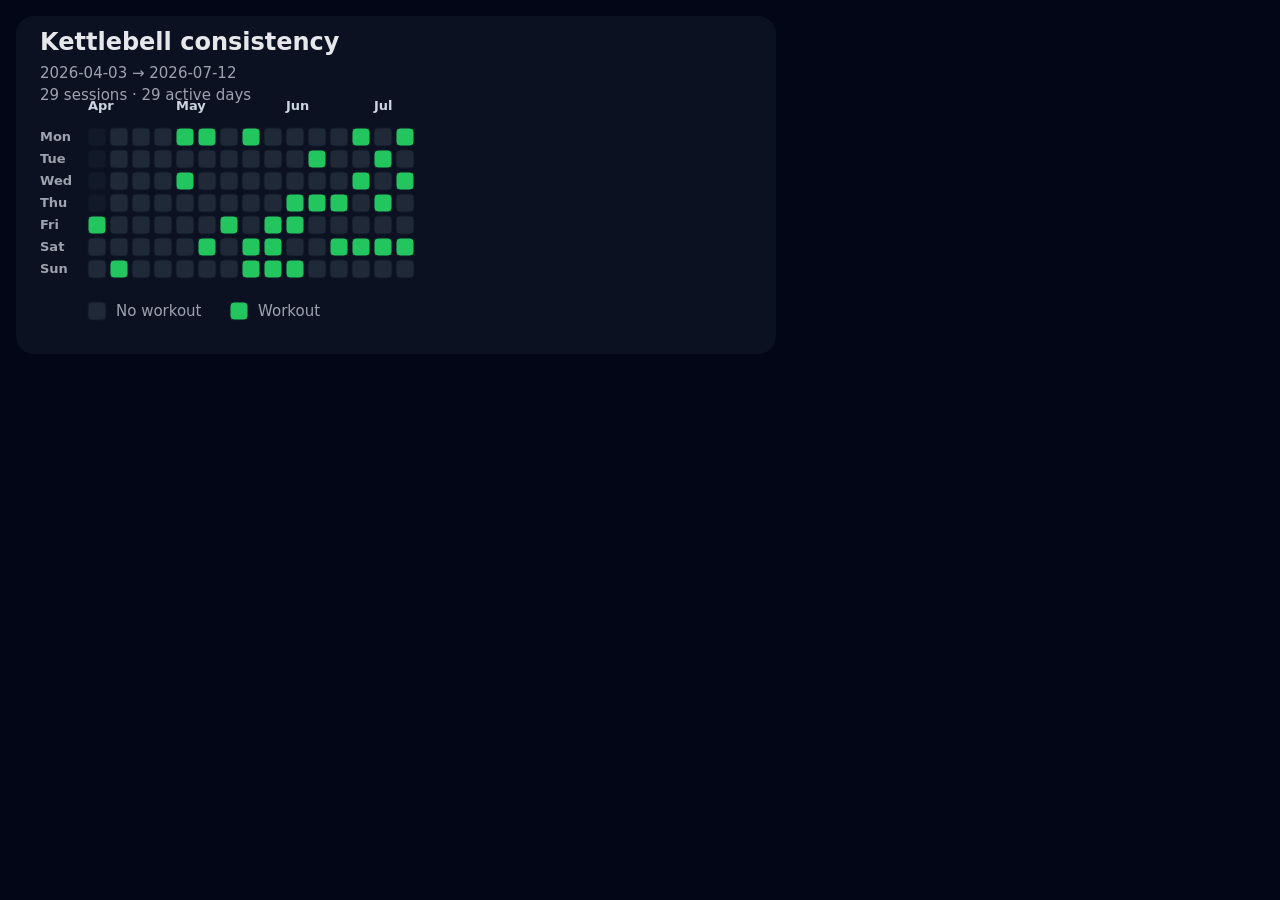
==== commit 86cb54e0: "Refresh heatmap and cache version" ====
--- a/heatmap.html
+++ b/heatmap.html
@@ -1,11 +1,11 @@
 <!doctype html><html lang="en"><meta charset="utf-8"><meta name="viewport" content="width=device-width, initial-scale=1, viewport-fit=cover"><title>Kettlebell heat map</title><body style="margin:0;background:#020617;padding:16px;color:#e5e7eb;font-family:system-ui,-apple-system,Segoe UI,sans-serif"><main style="max-width:100%;overflow:auto"><svg xmlns="http://www.w3.org/2000/svg" width="760" height="338" viewBox="0 0 760 338" role="img" aria-labelledby="title desc">
 <style><![CDATA[.bg{fill:#0b1120}.text{fill:#e5e7eb;font:700 24px system-ui,-apple-system,Segoe UI,sans-serif}.muted{fill:#9ca3af;font:500 15px system-ui,-apple-system,Segoe UI,sans-serif}.tiny{fill:#9ca3af;font:600 13px system-ui,-apple-system,Segoe UI,sans-serif}.cell{stroke:#111827;stroke-width:1}.month{fill:#cbd5e1;font:700 13px system-ui,-apple-system,Segoe UI,sans-serif}]]></style>
 <title id="title">Kettlebell calendar heat map</title>
-<desc id="desc">28 sessions across 28 active days from 2026-04-03 to 2026-07-08.</desc>
+<desc id="desc">29 sessions across 29 active days from 2026-04-03 to 2026-07-12.</desc>
 <rect class="bg" width="760" height="338" rx="18"/>
 <text class="text" x="24" y="34">Kettlebell consistency</text>
-<text class="muted" x="24" y="62">2026-04-03 → 2026-07-08</text>
-<text class="muted" x="24" y="84">28 sessions · 28 active days</text>
+<text class="muted" x="24" y="62">2026-04-03 → 2026-07-12</text>
+<text class="muted" x="24" y="84">29 sessions · 29 active days</text>
 <text class="month" x="72" y="94">Apr</text>
 <text class="month" x="160" y="94">May</text>
 <text class="month" x="270" y="94">Jun</text>
@@ -118,10 +118,10 @@
 <rect class="cell" x="380" y="112" width="18" height="18" rx="4" fill="#22c55e" opacity="1"><title>2026-07-06: 1 session(s); back_sparing_upper_core</title></rect>
 <rect class="cell" x="380" y="134" width="18" height="18" rx="4" fill="#1f2937" opacity="1"><title>2026-07-07: 0 session(s); none</title></rect>
 <rect class="cell" x="380" y="156" width="18" height="18" rx="4" fill="#22c55e" opacity="1"><title>2026-07-08: 1 session(s); athletic_power_capped</title></rect>
-<rect class="cell" x="380" y="178" width="18" height="18" rx="4" fill="#1f2937" opacity="0.35"><title>2026-07-09: 0 session(s); none</title></rect>
-<rect class="cell" x="380" y="200" width="18" height="18" rx="4" fill="#1f2937" opacity="0.35"><title>2026-07-10: 0 session(s); none</title></rect>
-<rect class="cell" x="380" y="222" width="18" height="18" rx="4" fill="#1f2937" opacity="0.35"><title>2026-07-11: 0 session(s); none</title></rect>
-<rect class="cell" x="380" y="244" width="18" height="18" rx="4" fill="#1f2937" opacity="0.35"><title>2026-07-12: 0 session(s); none</title></rect>
+<rect class="cell" x="380" y="178" width="18" height="18" rx="4" fill="#1f2937" opacity="1"><title>2026-07-09: 0 session(s); none</title></rect>
+<rect class="cell" x="380" y="200" width="18" height="18" rx="4" fill="#1f2937" opacity="1"><title>2026-07-10: 0 session(s); none</title></rect>
+<rect class="cell" x="380" y="222" width="18" height="18" rx="4" fill="#22c55e" opacity="1"><title>2026-07-11: 1 session(s); balanced_full_body</title></rect>
+<rect class="cell" x="380" y="244" width="18" height="18" rx="4" fill="#1f2937" opacity="1"><title>2026-07-12: 0 session(s); none</title></rect>
 <rect class="cell" x="72" y="286" width="18" height="18" rx="4" fill="#1f2937"/>
 <text class="muted" x="100" y="300">No workout</text>
 <rect class="cell" x="214" y="286" width="18" height="18" rx="4" fill="#22c55e"/>
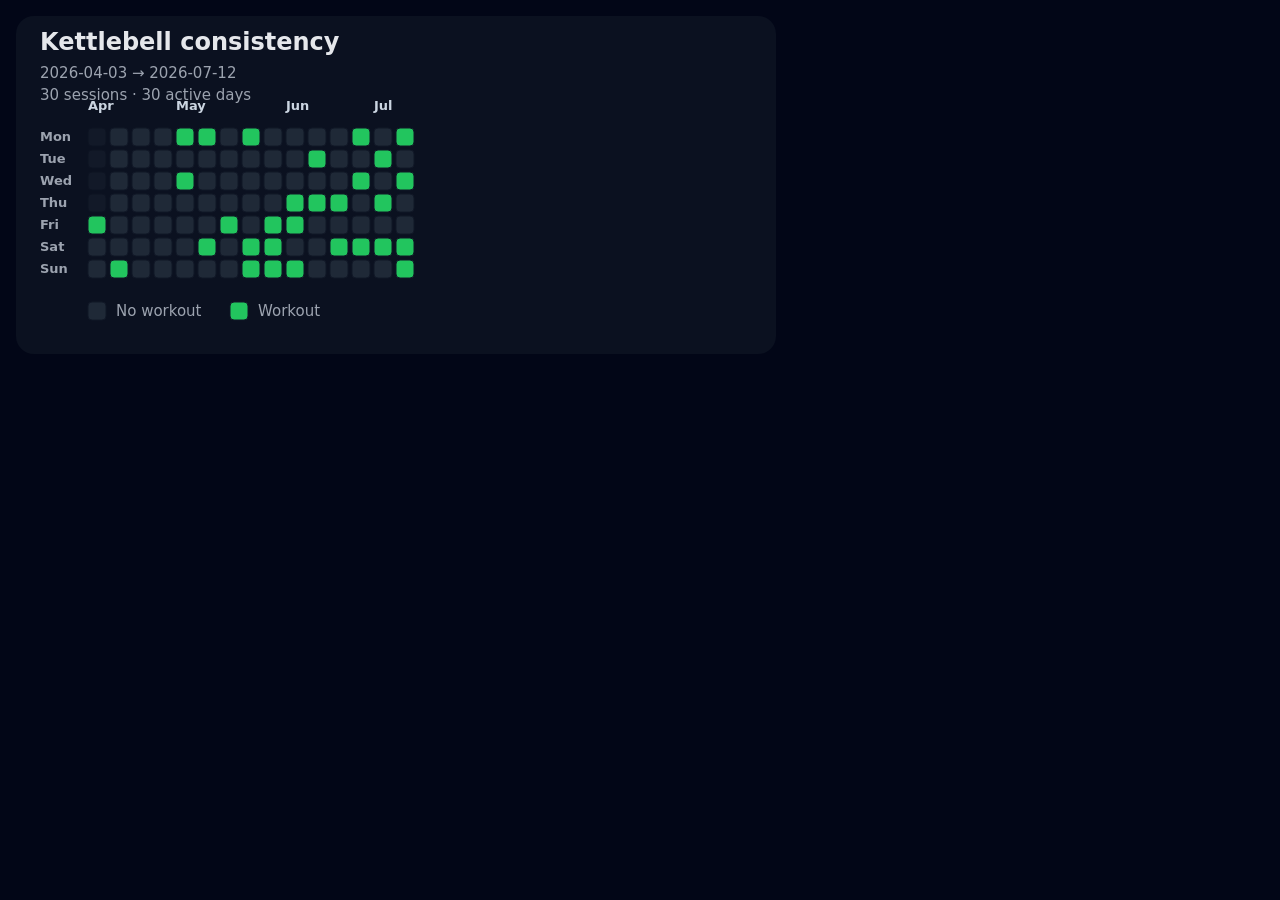
==== commit ce18b37d: "Refresh heatmap after July 12 session" ====
--- a/heatmap.html
+++ b/heatmap.html
@@ -1,11 +1,11 @@
 <!doctype html><html lang="en"><meta charset="utf-8"><meta name="viewport" content="width=device-width, initial-scale=1, viewport-fit=cover"><title>Kettlebell heat map</title><body style="margin:0;background:#020617;padding:16px;color:#e5e7eb;font-family:system-ui,-apple-system,Segoe UI,sans-serif"><main style="max-width:100%;overflow:auto"><svg xmlns="http://www.w3.org/2000/svg" width="760" height="338" viewBox="0 0 760 338" role="img" aria-labelledby="title desc">
 <style><![CDATA[.bg{fill:#0b1120}.text{fill:#e5e7eb;font:700 24px system-ui,-apple-system,Segoe UI,sans-serif}.muted{fill:#9ca3af;font:500 15px system-ui,-apple-system,Segoe UI,sans-serif}.tiny{fill:#9ca3af;font:600 13px system-ui,-apple-system,Segoe UI,sans-serif}.cell{stroke:#111827;stroke-width:1}.month{fill:#cbd5e1;font:700 13px system-ui,-apple-system,Segoe UI,sans-serif}]]></style>
 <title id="title">Kettlebell calendar heat map</title>
-<desc id="desc">29 sessions across 29 active days from 2026-04-03 to 2026-07-12.</desc>
+<desc id="desc">30 sessions across 30 active days from 2026-04-03 to 2026-07-12.</desc>
 <rect class="bg" width="760" height="338" rx="18"/>
 <text class="text" x="24" y="34">Kettlebell consistency</text>
 <text class="muted" x="24" y="62">2026-04-03 → 2026-07-12</text>
-<text class="muted" x="24" y="84">29 sessions · 29 active days</text>
+<text class="muted" x="24" y="84">30 sessions · 30 active days</text>
 <text class="month" x="72" y="94">Apr</text>
 <text class="month" x="160" y="94">May</text>
 <text class="month" x="270" y="94">Jun</text>
@@ -121,7 +121,7 @@
 <rect class="cell" x="380" y="178" width="18" height="18" rx="4" fill="#1f2937" opacity="1"><title>2026-07-09: 0 session(s); none</title></rect>
 <rect class="cell" x="380" y="200" width="18" height="18" rx="4" fill="#1f2937" opacity="1"><title>2026-07-10: 0 session(s); none</title></rect>
 <rect class="cell" x="380" y="222" width="18" height="18" rx="4" fill="#22c55e" opacity="1"><title>2026-07-11: 1 session(s); balanced_full_body</title></rect>
-<rect class="cell" x="380" y="244" width="18" height="18" rx="4" fill="#1f2937" opacity="1"><title>2026-07-12: 0 session(s); none</title></rect>
+<rect class="cell" x="380" y="244" width="18" height="18" rx="4" fill="#22c55e" opacity="1"><title>2026-07-12: 1 session(s); knee_cautious_legs_core</title></rect>
 <rect class="cell" x="72" y="286" width="18" height="18" rx="4" fill="#1f2937"/>
 <text class="muted" x="100" y="300">No workout</text>
 <rect class="cell" x="214" y="286" width="18" height="18" rx="4" fill="#22c55e"/>
